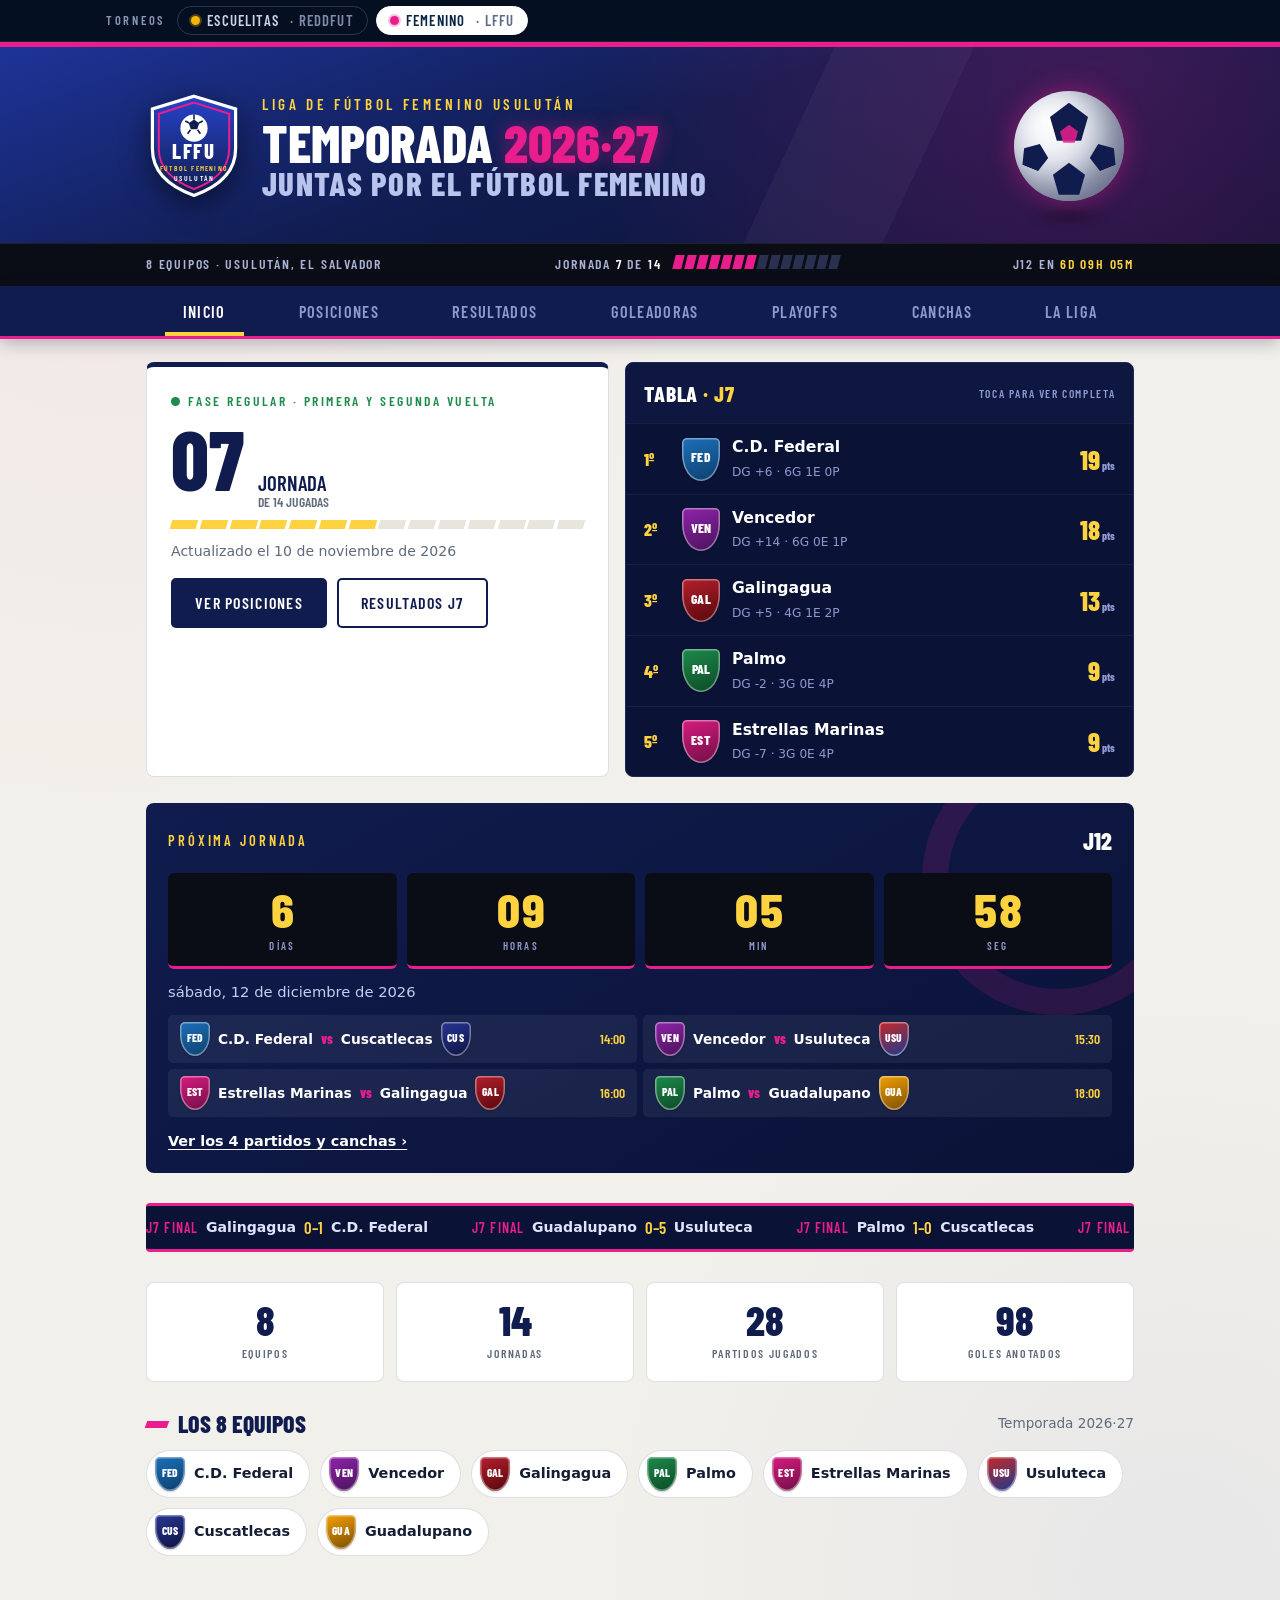
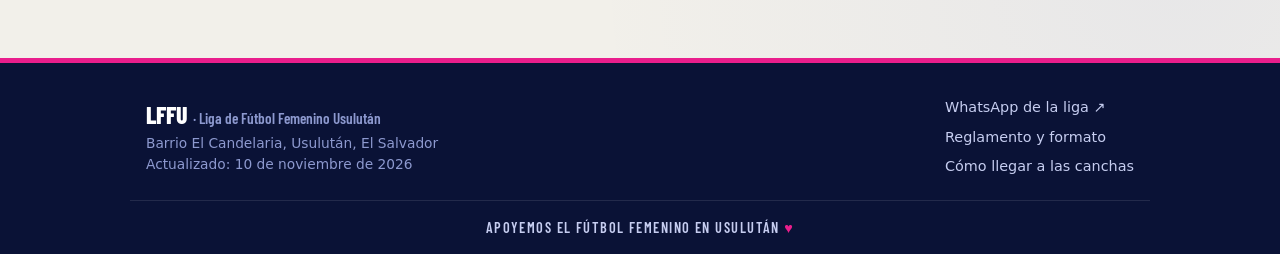
==== femenino.html @ be95e101 "Add files via upload" ====
<!DOCTYPE html>
<html lang="es">
<head>
<meta charset="UTF-8">
<meta name="viewport" content="width=device-width, initial-scale=1">
<title>LFFU · Liga de Fútbol Femenino Usulután</title>
<meta name="description" content="Posiciones, resultados, goleadoras y playoffs de la Liga de Fútbol Femenino Usulután. Juntas por el fútbol femenino.">
<meta name="theme-color" content="#101c4e">
<meta property="og:title" content="LFFU · Liga de Fútbol Femenino Usulután">
<meta property="og:description" content="Temporada 2026·27 · Posiciones, resultados y calendario de la liga femenina de Usulután.">
<link rel="preload" href="letra-800.woff2" as="font" type="font/woff2" crossorigin>
<link rel="stylesheet" href="femenino-estilos.css">
<link rel="manifest" href="manifest.webmanifest">
<link rel="apple-touch-icon" href="apple-touch-icon.png">
<meta name="apple-mobile-web-app-capable" content="yes">
<meta name="mobile-web-app-capable" content="yes">
<meta name="apple-mobile-web-app-status-bar-style" content="black-translucent">
<link rel="icon" href="data:image/svg+xml,%3Csvg xmlns='http://www.w3.org/2000/svg' viewBox='0 0 64 64'%3E%3Ccircle cx='32' cy='32' r='30' fill='%23101c4e'/%3E%3Ccircle cx='32' cy='32' r='19' fill='%23fff'/%3E%3Cpath d='M32 20l7 5-2.7 8.3h-8.6L25 25z' fill='%23101c4e'/%3E%3C/svg%3E">
</head>
<body>
<!-- Selector de torneos: una sola app para los dos torneos -->
<nav class="torneos" id="torneos" aria-label="Torneos">
  <div class="torneos-in">
    <span class="torneos-lbl">Torneos</span>
    <a class="torneo-op" href="./#/inicio" data-torneo="escuelitas"><i class="t-punto t-oro"></i>Escuelitas<small>&nbsp;· REDDFUT</small></a>
    <a class="torneo-op" href="femenino.html" data-torneo="femenino" aria-current="page"><i class="t-punto t-magenta"></i>Femenino<small>&nbsp;· LFFU</small></a>
  </div>
</nav>

<!-- Cortina de transición entre pestañas -->
<div id="wipe" class="wipe" aria-hidden="true">
  <div class="wipe-barras"><i></i><i></i><i></i><i></i><i></i></div>
  <div class="wipe-placa"><small>LFFU · Usulután</small><h2 id="wipe-titulo">Inicio</h2></div>
</div>

<header class="cabecera">
  <div class="contenedor cabecera-inner">
    <div class="escudo-lffu">
      <svg viewBox="0 0 120 132" role="img" aria-label="Escudo LFFU">
        <defs><linearGradient id="g-azul" x1="0" y1="0" x2="0" y2="1">
          <stop offset="0" stop-color="#2743c9"/><stop offset="1" stop-color="#101c4e"/>
        </linearGradient></defs>
        <path d="M60 4 L112 20 V70 C112 100 88 118 60 128 C32 118 8 100 8 70 V20 Z" fill="url(#g-azul)" stroke="#fff" stroke-width="4"/>
        <path d="M60 12 L104 26 V70 C104 95 84 111 60 120 C36 111 16 95 16 70 V26 Z" fill="none" stroke="#e91e8c" stroke-width="2.5"/>
        <circle cx="60" cy="44" r="17" fill="#fff"/>
        <path d="M60 33l6.5 4.7-2.5 7.6h-8l-2.5-7.6z" fill="#101c4e"/>
        <path d="M60 27v6M71 35l-5 2.6M68 51l-3.6-5M52 51l3.6-5M49 35l5 2.6" stroke="#101c4e" stroke-width="2"/>
        <text x="60" y="82" text-anchor="middle" font-family="Barlow Condensed,Arial" font-weight="800" font-size="26" fill="#fff" letter-spacing="2">LFFU</text>
        <text x="60" y="98" text-anchor="middle" font-family="Barlow Condensed,Arial" font-weight="600" font-size="9.5" fill="#ffd23f" letter-spacing="1.5">FÚTBOL FEMENINO</text>
        <text x="60" y="110" text-anchor="middle" font-family="Barlow Condensed,Arial" font-weight="600" font-size="9.5" fill="#fff" letter-spacing="2">USULUTÁN</text>
      </svg>
    </div>
    <div class="titulos">
      <p class="org">Liga de Fútbol Femenino Usulután</p>
      <h1>Temporada <span class="anio">2026·27</span><span class="l2">Juntas por el fútbol femenino</span></h1>
    </div>
    <div class="balon-escena" aria-hidden="true">
      <div class="balon-giro">
        <div class="balon"><i class="p p1"></i><i class="p p2"></i><i class="p p3"></i><i class="p p4"></i><i class="p p5"></i></div>
        <div class="balon-sombra"></div>
      </div>
    </div>
  </div>
  <div class="franja">
    <div class="contenedor franja-inner">
      <span class="franja-txt">8 equipos · Usulután, El Salvador</span>
      <span class="franja-jor">Jornada <b id="fr-ja">7</b> de <b>14</b> <span class="ticks" id="fr-ticks"></span></span>
      <span class="franja-cuenta" id="fr-cuenta"></span>
    </div>
  </div>
</header>

<nav class="barra" aria-label="Secciones">
  <div class="contenedor">
    <div class="tabs" role="tablist" id="tabs">
      <button role="tab" data-tab="inicio" aria-selected="true">Inicio</button>
      <button role="tab" data-tab="posiciones">Posiciones</button>
      <button role="tab" data-tab="resultados">Resultados</button>
      <button role="tab" data-tab="goleadoras">Goleadoras</button>
      <button role="tab" data-tab="playoffs">Playoffs</button>
      <button role="tab" data-tab="canchas">Canchas</button>
      <button role="tab" data-tab="liga">La Liga</button>
    </div>
  </div>
</nav>

<main class="contenedor" id="app"></main>

<footer class="pie">
  <div class="contenedor pie-grid">
    <div>
      <p class="pie-marca">LFFU <span>· Liga de Fútbol Femenino Usulután</span></p>
      <p class="muted">Barrio El Candelaria, Usulután, El Salvador</p>
      <p class="muted" id="pie-act"></p>
    </div>
    <div class="pie-links">
      <a href="https://wa.me/15107798559" target="_blank" rel="noopener">WhatsApp de la liga ↗</a>
      <a href="#/liga" data-ir="liga">Reglamento y formato</a>
      <a href="#/canchas" data-ir="canchas">Cómo llegar a las canchas</a>
    </div>
  </div>
  <div class="contenedor pie-lema">Apoyemos el fútbol femenino en Usulután <span class="corazon">♥</span></div>
</footer>

<script src="femenino-datos.js"></script>
<script src="femenino-app.js"></script>
<script>
  /* Misma app que el torneo de Escuelitas: recuerda el torneo y funciona sin internet */
  try { localStorage.setItem("torneo-ultimo", "femenino"); } catch (e) {}
  if ("serviceWorker" in navigator && location.protocol !== "file:") {
    window.addEventListener("load", function () { navigator.serviceWorker.register("sw.js", { updateViaCache: "none" }).catch(function () {}); });
  }
</script>
</body>
</html>
---- femenino-estilos.css ----
/* ============================================================
   LFFU · Liga de Fútbol Femenino Usulután
   Identidad: azul royal del escudo, magenta de los afiches,
   verde cancha y amarillo de los rótulos "JORNADA".
   ============================================================ */
/* Letra Barlow Condensed guardada en el sitio (funciona sin internet) */
@font-face{font-family:"Barlow Condensed";src:url("letra-600.woff2") format("woff2");font-weight:500 700;font-style:normal;font-display:swap}
@font-face{font-family:"Barlow Condensed";src:url("letra-800.woff2") format("woff2");font-weight:800 900;font-style:normal;font-display:swap}
:root{
  --tinta:#0a1236; --azul:#101c4e; --azul-2:#2743c9; --cielo:#5b74e8;
  --magenta:#e91e8c; --magenta-osc:#a3125f; --rosa:#ffd7ec;
  --verde:#1e8a4c; --verde-claro:#e2f4e9; --amarillo:#ffd23f;
  --rojo:#c62828; --gris:#5f6b7a; --papel:#f2f0ea; --papel-2:#e8e5dc;
  --blanco:#fff; --linea:rgba(16,28,78,.14); --radio:8px;
  --titular:"Barlow Condensed","Arial Narrow",sans-serif;
  --cuerpo:"Inter",system-ui,sans-serif;
  --ease:cubic-bezier(.22,.75,.2,1);
}
*{box-sizing:border-box;margin:0;padding:0}
html{-webkit-text-size-adjust:100%;scroll-behavior:smooth}
body{font-family:var(--cuerpo);background:var(--papel);color:#141d33;line-height:1.5;overflow-x:hidden;
  background-image:radial-gradient(circle at 8% 12%,rgba(233,30,140,.04) 0,transparent 30%),
                   radial-gradient(circle at 92% 85%,rgba(39,67,201,.05) 0,transparent 30%)}
button{font:inherit;cursor:pointer;color:inherit;background:none;border:0}
a{color:var(--azul-2)}
::selection{background:var(--magenta);color:#fff}
:focus-visible{outline:3px solid var(--magenta);outline-offset:2px}
.contenedor{max-width:1020px;margin:0 auto;padding:0 16px}
.muted{color:var(--gris)}
::-webkit-scrollbar{width:10px;height:10px}
::-webkit-scrollbar-track{background:var(--papel-2)}
::-webkit-scrollbar-thumb{background:var(--azul);border-radius:6px;border:2px solid var(--papel-2)}
::-webkit-scrollbar-thumb:hover{background:var(--magenta)}

/* ---------- Scroll reveal ---------- */
[data-reveal]{opacity:0;transition:opacity .7s var(--ease),transform .7s var(--ease);transition-delay:var(--d,0s);will-change:transform,opacity}
[data-reveal="up"]{transform:translateY(36px)}
[data-reveal="left"]{transform:translateX(-40px)}
[data-reveal="right"]{transform:translateX(40px)}
[data-reveal="zoom"]{transform:scale(.9)}
[data-reveal].in{opacity:1;transform:none}

/* ---------- Cabecera ---------- */
.cabecera{color:#fff;border-top:5px solid var(--magenta);position:relative;overflow:hidden;
  background:linear-gradient(115deg,transparent 0 60%,rgba(255,255,255,.04) 60% 70%,transparent 70%),
             linear-gradient(160deg,var(--azul-2) -30%,var(--azul) 45%,var(--tinta) 100%)}
.cabecera::after{content:"";position:absolute;inset:0;pointer-events:none;
  background:radial-gradient(circle at 85% 20%,rgba(233,30,140,.22) 0,transparent 45%)}
.cabecera-inner{display:flex;gap:20px;align-items:center;padding-top:24px;padding-bottom:22px;position:relative;z-index:1}
.escudo-lffu svg{width:96px;height:auto;display:block;filter:drop-shadow(0 8px 14px rgba(0,0,0,.5));animation:escudo-flota 5s ease-in-out infinite alternate}
@keyframes escudo-flota{from{transform:translateY(-3px) rotate(-1.5deg)}to{transform:translateY(4px) rotate(1.5deg)}}
.org{font-family:var(--titular);font-weight:700;font-size:.95rem;letter-spacing:.24em;text-transform:uppercase;color:var(--amarillo)}
.cabecera h1{font-family:var(--titular);font-weight:800;text-transform:uppercase;font-size:clamp(2rem,6vw,3.3rem);line-height:.95;margin-top:2px}
.cabecera h1 .anio{color:var(--magenta);text-shadow:0 0 18px rgba(233,30,140,.5)}
.cabecera h1 .l2{display:block;color:#b9c4ee;font-size:.62em;letter-spacing:.04em}

/* Balón 3D */
.balon-escena{margin-left:auto;perspective:800px;width:130px;height:150px;display:grid;place-items:center;flex:none}
.balon-giro{position:relative;width:110px;height:110px;transform-style:preserve-3d;animation:gira-balon 9s linear infinite}
@keyframes gira-balon{from{transform:rotateY(0) rotateX(12deg)}to{transform:rotateY(360deg) rotateX(12deg)}}
.balon{width:100%;height:100%;border-radius:50%;position:relative;overflow:hidden;
  background:radial-gradient(circle at 32% 28%,#fff,#cfd6ea);
  box-shadow:inset -16px -16px 36px rgba(10,18,54,.55),0 0 26px rgba(233,30,140,.45)}
.balon .p{position:absolute;background:var(--azul);clip-path:polygon(50% 0,100% 38%,82% 100%,18% 100%,0 38%)}
.balon .p1{width:38px;height:38px;top:12px;left:36px}
.balon .p2{width:26px;height:26px;top:52px;left:8px;transform:rotate(22deg)}
.balon .p3{width:26px;height:26px;top:52px;right:8px;transform:rotate(-22deg)}
.balon .p4{width:32px;height:32px;bottom:6px;left:39px}
.balon .p5{width:18px;height:18px;top:34px;left:46px;background:var(--magenta);opacity:.85}
.balon-sombra{position:absolute;bottom:-22px;left:50%;transform:translateX(-50%);width:80px;height:14px;
  background:radial-gradient(ellipse,rgba(0,0,0,.45),transparent 70%);filter:blur(4px)}

/* Franja negra */
.franja{background:#0b0d16;border-top:1px solid rgba(255,255,255,.08);position:relative;z-index:1}
.franja-inner{display:flex;align-items:center;justify-content:space-between;gap:8px 18px;flex-wrap:wrap;min-height:42px;padding-block:8px;
  font-family:var(--titular);font-weight:600;text-transform:uppercase;letter-spacing:.13em;font-size:.86rem;color:#aab3d6}
.franja-jor b{color:#fff}
.ticks{display:inline-flex;gap:3px;margin-left:8px}
.ticks i{width:9px;height:14px;background:#2a3050;transform:skewX(-14deg)}
.ticks i.ok{background:var(--magenta)}
.franja-cuenta b{color:var(--amarillo)}
.franja-cuenta.vivo{color:#7de8a8}
.franja-cuenta.vivo i{display:inline-block;width:9px;height:9px;border-radius:50%;background:#37d67a;margin-right:6px;animation:latido 1.4s infinite}
@keyframes latido{0%,100%{transform:scale(1);opacity:1}50%{transform:scale(1.5);opacity:.5}}

/* ---------- Navegación ---------- */
.barra{position:sticky;top:0;z-index:50;background:var(--azul);box-shadow:0 3px 0 var(--magenta),0 6px 18px rgba(10,18,54,.3)}
.tabs{display:flex;overflow-x:auto;scrollbar-width:none}
.tabs::-webkit-scrollbar{display:none}
.tabs button{flex:1 0 auto;padding:14px 14px 12px;position:relative;white-space:nowrap;
  font-family:var(--titular);font-weight:700;font-size:1.02rem;letter-spacing:.08em;text-transform:uppercase;color:#8d99cf;transition:color .2s}
.tabs button:hover{color:#fff}
.tabs button[aria-selected="true"]{color:#fff}
.tabs button::after{content:"";position:absolute;left:16%;right:16%;bottom:0;height:4px;background:var(--amarillo);
  transform:scaleX(0);transition:transform .3s var(--ease)}
.tabs button[aria-selected="true"]::after{transform:scaleX(1)}

/* ---------- Wipe ---------- */
.wipe{position:fixed;inset:0;z-index:9999;display:grid;place-items:center;visibility:hidden;pointer-events:none}
.wipe.is-active{visibility:visible;pointer-events:auto}
.wipe-barras{position:absolute;inset:0;display:flex}
.wipe-barras i{flex:1;background:var(--azul);transform:scaleY(0);transform-origin:bottom;
  transition:transform .42s cubic-bezier(.8,0,.2,1);will-change:transform}
.wipe-barras i:nth-child(even){background:var(--magenta)}
.wipe-barras i:nth-child(2){transition-delay:.04s}.wipe-barras i:nth-child(3){transition-delay:.08s}
.wipe-barras i:nth-child(4){transition-delay:.12s}.wipe-barras i:nth-child(5){transition-delay:.16s}
.wipe-placa{position:relative;z-index:10;text-align:center;padding:14px 30px 12px;background:var(--tinta);color:#fff;
  border-bottom:6px solid var(--amarillo);box-shadow:8px 8px 0 rgba(0,0,0,.3);
  opacity:0;transform:scale(.8);transition:opacity .25s,transform .25s var(--ease)}
.wipe-placa small{display:block;font-family:var(--titular);font-weight:700;letter-spacing:.22em;text-transform:uppercase;font-size:.85rem;color:var(--magenta)}
.wipe-placa h2{font-family:var(--titular);font-weight:800;text-transform:uppercase;font-size:clamp(2.4rem,10vw,4rem);line-height:1}
.wipe.cover .wipe-barras i{transform:scaleY(1)}
.wipe.cover .wipe-placa{opacity:1;transform:scale(1);transition-delay:.22s}
.wipe.leave .wipe-barras i{transform-origin:top;transform:scaleY(0)}
.wipe.leave .wipe-placa{opacity:0;transform:scale(.8)}
@media (prefers-reduced-motion:reduce){
  .wipe{display:none}
  *,*::before,*::after{animation-duration:.001s!important;transition-duration:.001s!important}
}

/* ---------- Bloques ---------- */
main.contenedor{padding-top:26px;padding-bottom:48px;min-height:55vh}
.tarjeta{background:var(--blanco);border:1px solid var(--linea);border-radius:var(--radio)}
.bloque{margin-bottom:34px}
.titulo-bloque{display:flex;align-items:center;gap:10px;margin-bottom:14px;
  font-family:var(--titular);font-weight:800;text-transform:uppercase;color:var(--azul);font-size:1.5rem;line-height:1}
.titulo-bloque::before{content:"";width:22px;height:7px;background:var(--magenta);transform:skewX(-20deg);flex:none}
.titulo-bloque small{font-family:var(--cuerpo);text-transform:none;font-weight:500;font-size:.85rem;color:var(--gris);margin-left:auto}

/* Botones */
.btn{display:inline-flex;align-items:center;gap:8px;padding:11px 22px;border-radius:5px;position:relative;overflow:hidden;
  font-family:var(--titular);font-weight:700;font-size:1rem;letter-spacing:.08em;text-transform:uppercase;
  background:var(--azul);color:#fff;border:2px solid var(--azul);transition:.25s var(--ease);text-decoration:none}
.btn::before{content:"";position:absolute;top:0;left:-110%;width:100%;height:100%;transform:skewX(-20deg);
  background:linear-gradient(90deg,transparent,rgba(255,255,255,.35),transparent);transition:left .5s}
.btn:hover::before{left:110%}
.btn:hover{transform:translateY(-3px);box-shadow:0 8px 20px rgba(16,28,78,.3)}
.btn--magenta{background:var(--magenta);border-color:var(--magenta)}
.btn--magenta:hover{box-shadow:0 8px 22px rgba(233,30,140,.4)}
.btn--fantasma{background:transparent;color:var(--azul)}
.btn--fantasma:hover{background:var(--azul);color:#fff}

/* ---------- Inicio ---------- */
.inicio-grid{display:grid;gap:16px;margin-bottom:26px}
@media(min-width:860px){.inicio-grid{grid-template-columns:1fr 1.1fr}}
.fase-caja{padding:22px 24px;border-top:5px solid var(--azul);position:relative;overflow:hidden}
.fase-etq{display:inline-flex;align-items:center;gap:8px;font-family:var(--titular);font-weight:700;letter-spacing:.18em;text-transform:uppercase;font-size:.85rem;color:var(--verde)}
.fase-etq i{width:9px;height:9px;border-radius:50%;background:var(--verde);animation:latido 1.8s infinite}
.fase-num{display:flex;align-items:baseline;gap:14px;margin:8px 0 4px}
.fase-num b{font-family:var(--titular);font-weight:800;font-size:5.2rem;line-height:.9;color:var(--azul)}
.fase-num span{font-family:var(--titular);font-weight:700;text-transform:uppercase;font-size:1.3rem;line-height:1.1;color:var(--azul)}
.fase-num span small{display:block;color:var(--gris);font-size:.85rem}
.fase-barra{display:flex;gap:4px;margin:10px 0 12px}
.fase-barra i{flex:1;height:9px;background:var(--papel-2);transform:skewX(-16deg)}
.fase-barra i.ok{background:var(--amarillo)}
.fase-fecha{font-size:.88rem;color:var(--gris);margin-bottom:16px}
.fase-btns{display:flex;gap:10px;flex-wrap:wrap}

.lideres{background:var(--tinta);color:#fff;border-radius:var(--radio);overflow:hidden;border:1px solid #1d2a5e}
.lideres-cab{display:flex;justify-content:space-between;align-items:center;padding:14px 18px;background:#0d1740}
.lideres-cab h2{font-family:var(--titular);font-weight:800;text-transform:uppercase;font-size:1.35rem;letter-spacing:.04em}
.lideres-cab h2 span{color:var(--amarillo)}
.lideres-cab small{font-family:var(--titular);letter-spacing:.14em;text-transform:uppercase;font-size:.72rem;color:#8d99cf}
.lider-fila{display:flex;align-items:center;gap:12px;width:100%;text-align:left;padding:11px 18px;border-top:1px solid rgba(255,255,255,.06);transition:.25s var(--ease)}
.lider-fila:hover{background:rgba(233,30,140,.12);padding-left:26px}
.lider-pos{font-family:var(--titular);font-weight:800;font-size:1.1rem;color:var(--amarillo);width:26px}
.lider-info{flex:1;min-width:0}
.lider-info b{display:block;font-size:.98rem;white-space:nowrap;overflow:hidden;text-overflow:ellipsis}
.lider-info small{color:#8d99cf;font-size:.76rem}
.lider-pts{font-family:var(--titular);font-weight:800;font-size:1.7rem;color:var(--amarillo)}
.lider-pts small{font-size:.7rem;color:#8d99cf;margin-left:2px}

/* Escudos */
.escudo{flex:none;width:30px;height:34px;position:relative;display:inline-grid;place-items:center;padding-bottom:3px;
  border-radius:5px 5px 50% 50%/5px 5px 62% 62%;color:#fff;
  font-family:var(--titular);font-weight:800;font-size:.72rem;letter-spacing:.02em;
  background-image:linear-gradient(180deg,rgba(255,255,255,.25) 0 26%,transparent 26%,transparent 70%,rgba(0,0,0,.18));
  box-shadow:inset 0 0 0 1.5px rgba(255,255,255,.4),0 1px 2px rgba(0,0,0,.2);transition:transform .45s var(--ease)}
.escudo.grande{width:38px;height:43px;font-size:.85rem}
tr:hover .escudo,.partido:hover .escudo,.lider-fila:hover .escudo{transform:rotateY(360deg) scale(1.12)}

/* Cuenta regresiva */
.cuenta{background:linear-gradient(150deg,var(--azul) 0%,var(--tinta) 100%);color:#fff;border-radius:var(--radio);
  padding:20px 22px;margin-bottom:30px;position:relative;overflow:hidden}
.cuenta::after{content:"";position:absolute;right:-60px;top:-60px;width:220px;height:220px;border-radius:50%;
  border:26px solid rgba(233,30,140,.14);pointer-events:none}
.cuenta-cab{display:flex;justify-content:space-between;align-items:center;margin-bottom:14px}
.cuenta-tit{font-family:var(--titular);font-weight:700;letter-spacing:.2em;text-transform:uppercase;font-size:.9rem;color:var(--amarillo)}
.cuenta-num{font-family:var(--titular);font-weight:800;font-size:1.5rem}
.cuenta-reloj{display:grid;grid-template-columns:repeat(4,1fr);gap:10px;position:relative;z-index:1}
.dig{background:#0b0d16;border-radius:6px;text-align:center;padding:12px 4px 9px;border-bottom:3px solid var(--magenta)}
.dig b{display:block;font-family:var(--titular);font-weight:800;font-size:clamp(2rem,7vw,3rem);line-height:1;color:var(--amarillo);font-variant-numeric:tabular-nums}
.dig span{font-family:var(--titular);letter-spacing:.2em;text-transform:uppercase;font-size:.68rem;color:#8d99cf}
.cuenta-fecha{margin:12px 0;font-size:.92rem;color:#c6cdf0}
.cuenta-cruces{display:grid;gap:6px;position:relative;z-index:1}
@media(min-width:720px){.cuenta-cruces{grid-template-columns:1fr 1fr}}
.cruce{display:flex;align-items:center;gap:8px;background:rgba(255,255,255,.06);border-radius:5px;padding:7px 12px;font-size:.86rem;font-weight:600}
.cruce .h{margin-left:auto;font-family:var(--titular);color:var(--amarillo);font-weight:700}
.cruce em{font-style:normal;color:var(--magenta);font-family:var(--titular);font-weight:800}
.cuenta-ver{margin-top:14px;color:#fff;font-weight:600;font-size:.9rem;text-decoration:underline;text-underline-offset:3px;position:relative;z-index:1}
.cuenta-ver:hover{color:var(--amarillo)}
.cuenta.en-vivo{border:2px solid #37d67a}
.en-vivo-bandera{display:flex;align-items:center;gap:10px;font-family:var(--titular);font-weight:800;text-transform:uppercase;font-size:1.4rem;color:#7de8a8}
.en-vivo-bandera i{width:12px;height:12px;border-radius:50%;background:#37d67a;animation:latido 1.2s infinite}

/* Stats */
.stats{display:grid;grid-template-columns:repeat(auto-fit,minmax(130px,1fr));gap:12px;margin-bottom:30px}
.stat{background:#fff;border:1px solid var(--linea);border-radius:var(--radio);padding:16px;text-align:center;position:relative;overflow:hidden;transition:.3s var(--ease)}
.stat::before{content:"";position:absolute;top:0;left:0;right:0;height:4px;background:var(--magenta);transform:scaleX(0);transform-origin:left;transition:transform .4s}
.stat:hover{transform:translateY(-5px);box-shadow:0 10px 24px rgba(16,28,78,.12)}
.stat:hover::before{transform:scaleX(1)}
.stat b{display:block;font-family:var(--titular);font-weight:800;font-size:2.6rem;line-height:1;color:var(--azul)}
.stat span{font-family:var(--titular);font-weight:600;letter-spacing:.14em;text-transform:uppercase;font-size:.74rem;color:var(--gris)}

/* Ticker */
.ticker{background:var(--tinta);border-block:3px solid var(--magenta);overflow:hidden;white-space:nowrap;margin-bottom:30px;border-radius:4px}
.ticker-track{display:inline-flex;animation:tick 26s linear infinite;padding:9px 0}
.ticker:hover .ticker-track{animation-play-state:paused}
@keyframes tick{to{transform:translateX(-50%)}}
.ticker-item{display:inline-flex;align-items:center;gap:8px;margin-right:44px;color:#dfe4fa;font-size:.88rem;font-weight:600}
.ticker-item b{color:var(--amarillo);font-family:var(--titular);font-size:1.05rem}
.ticker-item em{font-style:normal;color:var(--magenta);font-family:var(--titular);font-weight:700;letter-spacing:.08em}

/* Equipos chips */
.equipos-chips{display:flex;flex-wrap:wrap;gap:10px}
.eq-chip{display:inline-flex;align-items:center;gap:9px;background:#fff;border:1px solid var(--linea);border-radius:99px;
  padding:6px 16px 6px 8px;font-weight:600;font-size:.9rem;transition:.25s var(--ease)}
.eq-chip:hover{transform:translateY(-3px);border-color:var(--magenta);box-shadow:0 6px 16px rgba(233,30,140,.15)}

/* ---------- Tabla ---------- */
.tabla-wrap{overflow-x:auto;border-radius:var(--radio);border:1px solid var(--linea);background:#fff}
table.tabla{width:100%;border-collapse:collapse;font-size:.93rem;min-width:640px}
.tabla thead th{background:var(--azul);color:#aab3d6;font-family:var(--titular);font-weight:700;font-size:.9rem;
  letter-spacing:.08em;text-transform:uppercase;text-align:center;padding:11px 6px}
.tabla thead th.th-pts{background:var(--amarillo);color:var(--azul)}
.tabla th.izq,.tabla td.izq{text-align:left}
.tabla td{text-align:center;padding:9px 6px;border-bottom:1px solid #efede6;font-variant-numeric:tabular-nums}
.tabla tbody tr{transition:.25s var(--ease)}
.tabla tbody tr:nth-child(even) td{background:#faf9f5}
.tabla tbody tr:hover td{background:#fdf0f7}
.tabla tbody tr:hover{transform:scale(1.005);box-shadow:0 4px 14px rgba(16,28,78,.08)}
.tabla td.pos{width:44px;font-family:var(--titular);font-weight:800;font-size:1.25rem;color:#9aa3bd;position:relative}
.tabla tr.clasifica td.pos{color:var(--verde)}
.tabla tr.clasifica td.pos::before{content:"";position:absolute;left:0;top:0;bottom:0;width:5px;background:var(--verde)}
.tabla tr:first-child td.pos::before{background:var(--magenta)}
.tabla tr.corte td{border-bottom:2px dashed var(--verde)}
.tabla td.pts{font-family:var(--titular);font-weight:800;color:var(--azul);font-size:1.35rem;background:#fff7db!important}
.equipo-celda{display:flex;align-items:center;gap:10px;min-width:0}
.equipo-celda .n{white-space:nowrap;overflow:hidden;text-overflow:ellipsis;font-weight:650}
.dg-pos{color:var(--verde);font-weight:700}.dg-neg{color:var(--rojo);font-weight:700}
.forma{display:inline-flex;gap:3px}
.forma i{width:19px;height:19px;border-radius:3px;display:grid;place-items:center;color:#fff;font-style:normal;
  font-family:var(--titular);font-weight:800;font-size:.72rem}
.forma i.G{background:var(--verde)}.forma i.E{background:#c9a227}.forma i.P{background:var(--rojo)}
.tabla-nota{font-size:.8rem;color:var(--gris);margin-top:10px}
.tabla-nota i{display:inline-block;width:10px;height:10px;background:var(--verde);border-radius:2px;margin-right:5px}

/* ---------- Resultados ---------- */
.jornadas-nav{display:flex;align-items:center;gap:8px;margin-bottom:18px}
.flecha{border:1.5px solid var(--azul);width:40px;height:40px;border-radius:4px;font-size:1.2rem;font-weight:700;color:var(--azul);flex:none;transition:.2s}
.flecha:hover:not(:disabled){background:var(--azul);color:#fff}
.flecha:disabled{opacity:.3;cursor:default}
.jornadas-lista{display:flex;gap:5px;overflow-x:auto;flex:1;scrollbar-width:none;padding:2px 4px 6px 2px}
.jornadas-lista::-webkit-scrollbar{display:none}
.jornadas-lista button{flex:0 0 auto;min-width:40px;height:40px;border-radius:4px;border:1.5px solid var(--azul);background:#fff;color:var(--azul);
  font-family:var(--titular);font-weight:800;font-size:1.1rem;transition:.2s var(--ease)}
.jornadas-lista button.sin-datos{color:#a9b0ba;border-color:#c9ccd2;border-style:dashed;background:transparent}
.jornadas-lista button[aria-pressed="true"]{background:var(--magenta);color:#fff;border-color:var(--magenta);box-shadow:3px 3px 0 var(--azul)}
.jornada-cab{display:flex;justify-content:space-between;align-items:flex-end;flex-wrap:wrap;gap:8px;margin-bottom:14px}
.jornada-cab h2{font-family:var(--titular);font-weight:800;text-transform:uppercase;color:var(--azul);font-size:1.9rem;line-height:1}
.jornada-cab h2 span{color:var(--magenta)}
.fecha-j{font-size:.88rem;color:var(--gris)}
.partidos{display:grid;gap:12px}
@media(min-width:820px){.partidos{grid-template-columns:1fr 1fr}}
.partido{padding:13px 15px;transition:.3s var(--ease);position:relative;overflow:hidden}
.partido::before{content:"";position:absolute;left:0;top:0;bottom:0;width:4px;background:var(--azul);opacity:.35;transition:.3s}
.partido:hover{transform:translateY(-5px);box-shadow:0 12px 26px rgba(16,28,78,.13);border-color:var(--magenta)}
.partido:hover::before{opacity:1;background:var(--magenta);width:6px}
.partido-meta{font-size:.73rem;color:var(--gris);text-align:center;margin-bottom:9px;text-transform:uppercase;letter-spacing:.07em}
.partido-meta b{color:var(--magenta)}
.partido-fila{display:grid;grid-template-columns:1fr auto 1fr;align-items:center;gap:10px}
.partido .eq{display:flex;align-items:center;gap:8px;min-width:0;font-weight:650;font-size:.92rem}
.partido .eq.local{justify-content:flex-end;text-align:right}
.partido .eq .n{overflow:hidden;text-overflow:ellipsis;display:-webkit-box;-webkit-line-clamp:2;-webkit-box-orient:vertical}
.partido .eq.perdio{color:#8b93a5;font-weight:500}
.marcador{min-width:78px;text-align:center;background:var(--tinta);color:#fff;border-radius:5px;padding:5px 10px 3px;
  font-family:var(--titular);font-weight:800;font-size:1.7rem;line-height:1.05;font-variant-numeric:tabular-nums;
  box-shadow:inset 0 -3px 0 var(--magenta)}
.marcador .sep{color:var(--amarillo);margin:0 .1em}
.marcador.pendiente{background:var(--papel-2);color:var(--gris);box-shadow:none;font-size:.82rem;padding:9px 10px;letter-spacing:.08em}
.nota-res{text-align:center;font-size:.72rem;color:var(--rojo);margin-top:7px;font-weight:700;text-transform:uppercase}
.vacio{padding:44px 20px;text-align:center;color:var(--gris)}
.vacio span{font-size:2rem;display:block;margin-bottom:8px}

/* ---------- Goleadoras ---------- */
.gol-lista{display:grid;gap:10px}
.gol-fila{display:flex;align-items:center;gap:14px;padding:12px 16px;transition:.3s var(--ease)}
.gol-fila:hover{transform:translateX(10px);border-color:var(--magenta);box-shadow:-4px 6px 16px rgba(233,30,140,.12)}
.gol-pos{font-family:var(--titular);font-weight:800;font-size:1.4rem;color:#9aa3bd;width:34px;text-align:center}
.gol-fila:first-child .gol-pos{color:var(--amarillo);text-shadow:0 0 10px rgba(255,210,63,.6)}
.gol-info{flex:1;min-width:0}
.gol-info b{display:block;font-size:1rem}
.gol-info small{color:var(--gris);font-size:.8rem}
.gol-barra{flex:1.4;height:10px;background:var(--papel-2);border-radius:99px;overflow:hidden}
.gol-barra i{display:block;height:100%;background:linear-gradient(90deg,var(--azul-2),var(--magenta));border-radius:99px;
  transform:scaleX(0);transform-origin:left;transition:transform 1s var(--ease) .3s}
.in .gol-barra i{transform:scaleX(var(--w,1))}
.gol-num{font-family:var(--titular);font-weight:800;font-size:1.8rem;color:var(--magenta);width:44px;text-align:right}
.gol-num small{font-size:.65rem;color:var(--gris);display:block;line-height:.6}
@media(max-width:640px){.gol-barra{display:none}}

/* ---------- Playoffs ---------- */
.aviso-proy{background:#fff;border:1px solid var(--linea);border-left:5px solid var(--amarillo);padding:11px 15px;border-radius:var(--radio);font-size:.88rem;margin-bottom:18px}
.bracket-wrap{overflow-x:auto;padding-bottom:8px}
.bracket{display:grid;grid-template-columns:repeat(3,minmax(220px,1fr));gap:20px;min-width:720px}
.ronda h3{margin-bottom:12px;text-align:center;color:var(--azul);font-family:var(--titular);font-weight:800;font-size:1.1rem;letter-spacing:.12em;text-transform:uppercase}
.ronda-col{display:flex;flex-direction:column;justify-content:space-around;height:calc(100% - 34px);gap:14px}
.llave{overflow:hidden;padding:0}
.llave-id{font-family:var(--titular);font-weight:700;font-size:.82rem;letter-spacing:.1em;text-transform:uppercase;
  color:#aab3d6;background:var(--azul);padding:5px 12px 4px}
.llave .fila{display:flex;align-items:center;gap:9px;padding:9px 12px;font-size:.9rem}
.llave .fila+.fila{border-top:1px solid #efede6}
.llave .seed{font-family:var(--titular);font-weight:800;color:#9aa3bd;width:24px}
.llave .n{flex:1;min-width:0;white-space:nowrap;overflow:hidden;text-overflow:ellipsis;font-weight:650}
.llave .n.por-definir{color:#9aa2ad;font-weight:500;font-style:italic}
.llave.final{border:2px solid var(--amarillo);box-shadow:5px 5px 0 var(--magenta)}
.llave.final .llave-id{background:var(--amarillo);color:var(--azul)}
.campeon-caja{margin-top:20px;text-align:center;padding:22px;background:linear-gradient(140deg,var(--azul),var(--tinta));border-radius:var(--radio);color:#fff}
.campeon-caja b{font-family:var(--titular);font-weight:800;font-size:1.6rem;text-transform:uppercase;color:var(--amarillo)}

/* ---------- Canchas / mapa ---------- */
.canchas-grid{display:grid;gap:18px}
@media(min-width:880px){.canchas-grid{grid-template-columns:1fr 1fr}}
.mapa{padding:10px;position:sticky;top:70px;align-self:start}
.mapa svg{width:100%;height:auto;display:block;border-radius:6px}
.m-mar{fill:#dcebf7}
.m-ola{stroke:#c3d9ec;stroke-width:1.4}
.m-otro{fill:#e7e4da;stroke:#cfcaba;stroke-width:1.5}
.m-dep{fill:#efece2;stroke:#b9b3a0;stroke-width:2}
.m-usu{fill:#fbe3f1;stroke:var(--magenta);stroke-width:2.5}
.m-nom{font-family:var(--titular);font-weight:800;font-size:30px;fill:rgba(16,28,78,.28);letter-spacing:4px}
.m-nom.chico{font-size:19px}
.m-mar-t{font-family:var(--titular);font-weight:700;font-size:21px;fill:#8fb4d4;letter-spacing:3px}
.m-punto{cursor:pointer}
.m-halo{fill:var(--magenta);opacity:0;transform-box:fill-box;transform-origin:center;animation:halo 2.4s ease-out infinite}
@keyframes halo{0%{opacity:.35;transform:scale(.3)}100%{opacity:0;transform:scale(1.15)}}
.m-dot{fill:var(--c,#101c4e);stroke:#fff;stroke-width:4;transition:.25s;transform-box:fill-box;transform-origin:center}
.m-punto:hover .m-dot,.m-punto.sel .m-dot{transform:scale(1.35);stroke:var(--amarillo)}
.m-etq{font-family:var(--titular);font-weight:800;font-size:19px;fill:var(--azul);paint-order:stroke;stroke:#fff;stroke-width:4}
.mapa figcaption{display:flex;gap:16px;font-size:.76rem;color:var(--gris);padding:8px 6px 2px}
.canchas-lista{display:grid;gap:12px}
.cancha{padding:14px 16px;transition:.3s var(--ease);scroll-margin-top:80px}
.cancha:hover,.cancha.sel{border-color:var(--magenta);box-shadow:0 8px 20px rgba(233,30,140,.13);transform:translateY(-3px)}
.cancha-cab{display:flex;align-items:center;gap:10px;margin-bottom:6px}
.cancha-cab b{font-family:var(--titular);font-weight:800;font-size:1.15rem;text-transform:uppercase;color:var(--azul)}
.cancha-lugar{font-size:.85rem;color:var(--gris);margin-bottom:6px}
.cancha-det{font-size:.87rem;margin-bottom:10px}
.cancha-tags{display:flex;flex-wrap:wrap;gap:6px;margin-bottom:10px}
.tag{font-size:.72rem;font-weight:700;background:var(--papel-2);border-radius:99px;padding:3px 10px;color:#3c4763}
.tag.exacta{background:var(--verde-claro);color:var(--verde)}
.cancha-mapa-link{font-size:.85rem;font-weight:700;color:var(--magenta);text-decoration:none}
.cancha-mapa-link:hover{text-decoration:underline}

/* ---------- La Liga ---------- */
.liga-art{padding:26px clamp(18px,4vw,36px)}
.liga-art h2{font-family:var(--titular);font-weight:800;text-transform:uppercase;color:var(--azul);font-size:2rem;margin-bottom:4px}
.liga-art h3{font-family:var(--titular);font-weight:800;text-transform:uppercase;color:var(--magenta);font-size:1.3rem;margin:24px 0 8px}
.liga-art p{margin-bottom:10px;max-width:70ch}
.liga-art ul{margin:0 0 10px 20px}
.liga-art li{margin-bottom:5px}
.fases{display:grid;gap:14px;margin:14px 0}
@media(min-width:720px){.fases{grid-template-columns:1fr 1fr}}
.fase{border:1px solid var(--linea);border-radius:var(--radio);padding:16px 18px;background:#fbfaf7}
.fase-num2{font-family:var(--titular);font-weight:800;letter-spacing:.14em;text-transform:uppercase;font-size:.8rem;color:var(--magenta)}
.fase h4{font-family:var(--titular);font-weight:800;text-transform:uppercase;font-size:1.2rem;color:var(--azul);margin:4px 0 8px}
.contacto-caja{margin-top:22px;padding:18px;border-radius:var(--radio);background:linear-gradient(140deg,var(--azul),var(--tinta));color:#fff}
.contacto-caja b{font-family:var(--titular);text-transform:uppercase;letter-spacing:.1em;color:var(--amarillo)}
.contacto-caja a{color:#fff;font-weight:700}

/* ---------- Pie ---------- */
.pie{background:var(--tinta);color:#c6cdf0;padding:34px 0 0;border-top:5px solid var(--magenta);margin-top:20px}
.pie-grid{display:flex;justify-content:space-between;gap:20px;flex-wrap:wrap;padding-bottom:22px}
.pie-marca{font-family:var(--titular);font-weight:800;font-size:1.5rem;color:#fff}
.pie-marca span{font-size:.95rem;font-weight:600;color:#8d99cf}
.pie .muted{color:#8d99cf;font-size:.86rem}
.pie-links{display:grid;gap:8px;align-content:start}
.pie-links a{color:#c6cdf0;text-decoration:none;font-size:.9rem;transition:.2s}
.pie-links a:hover{color:var(--amarillo);padding-left:6px}
.pie-lema{border-top:1px solid rgba(255,255,255,.1);padding-block:16px;text-align:center;
  font-family:var(--titular);font-weight:700;letter-spacing:.1em;text-transform:uppercase;font-size:.9rem}
.corazon{color:var(--magenta);display:inline-block;animation:latido 1.6s infinite}

@media(max-width:720px){
  .balon-escena{display:none}
  .escudo-lffu svg{width:72px}
  .fase-num b{font-size:4rem}
  .mapa{position:static}
}
/* ------------------------------------------------------------------ */
/* Selector de torneos (misma app: Escuelitas REDDFUT y Femenino LFFU) */
/* ------------------------------------------------------------------ */
.torneos { background: #050f22; border-bottom: 1px solid rgba(255,255,255,.08); font-family: var(--titular); position: relative; z-index: 11; }
.torneos-in { max-width: 1100px; margin: 0 auto; padding: 6px 16px; display: flex; align-items: center; gap: 8px; }
.torneos-lbl { color: #8a97b8; font-weight: 700; font-size: .78rem; letter-spacing: .22em; text-transform: uppercase; margin-right: 4px; }
.torneo-op { display: inline-flex; align-items: center; justify-content: center; gap: 7px; padding: 5px 13px 4px; border-radius: 999px;
  color: #c9d2e8; text-decoration: none; font-weight: 700; font-size: .92rem; letter-spacing: .08em; text-transform: uppercase;
  border: 1px solid rgba(255,255,255,.16); white-space: nowrap; line-height: 1.2; transition: border-color .15s, color .15s; }
.torneo-op small { font-size: inherit; color: #7f8bab; font-weight: 600; }
.torneo-op:hover { border-color: rgba(255,255,255,.45); color: #fff; }
.torneo-op[aria-current] { background: #fff; color: #0b2545; border-color: #fff; pointer-events: none; }
.torneo-op[aria-current] small { color: #5d6b88; }
.t-punto { width: 9px; height: 9px; border-radius: 50%; flex: none; }
.t-oro { background: #f2b705; box-shadow: 0 0 0 2px rgba(242,183,5,.28); }
.t-magenta { background: #e91e8c; box-shadow: 0 0 0 2px rgba(233,30,140,.28); }
.torneos[hidden] { display: none !important; }
@media (max-width: 480px) {
  .torneos-in { padding: 6px 10px; gap: 6px; }
  .torneos-lbl, .torneo-op small { display: none; }
  .torneo-op { flex: 1; font-size: .86rem; }
}
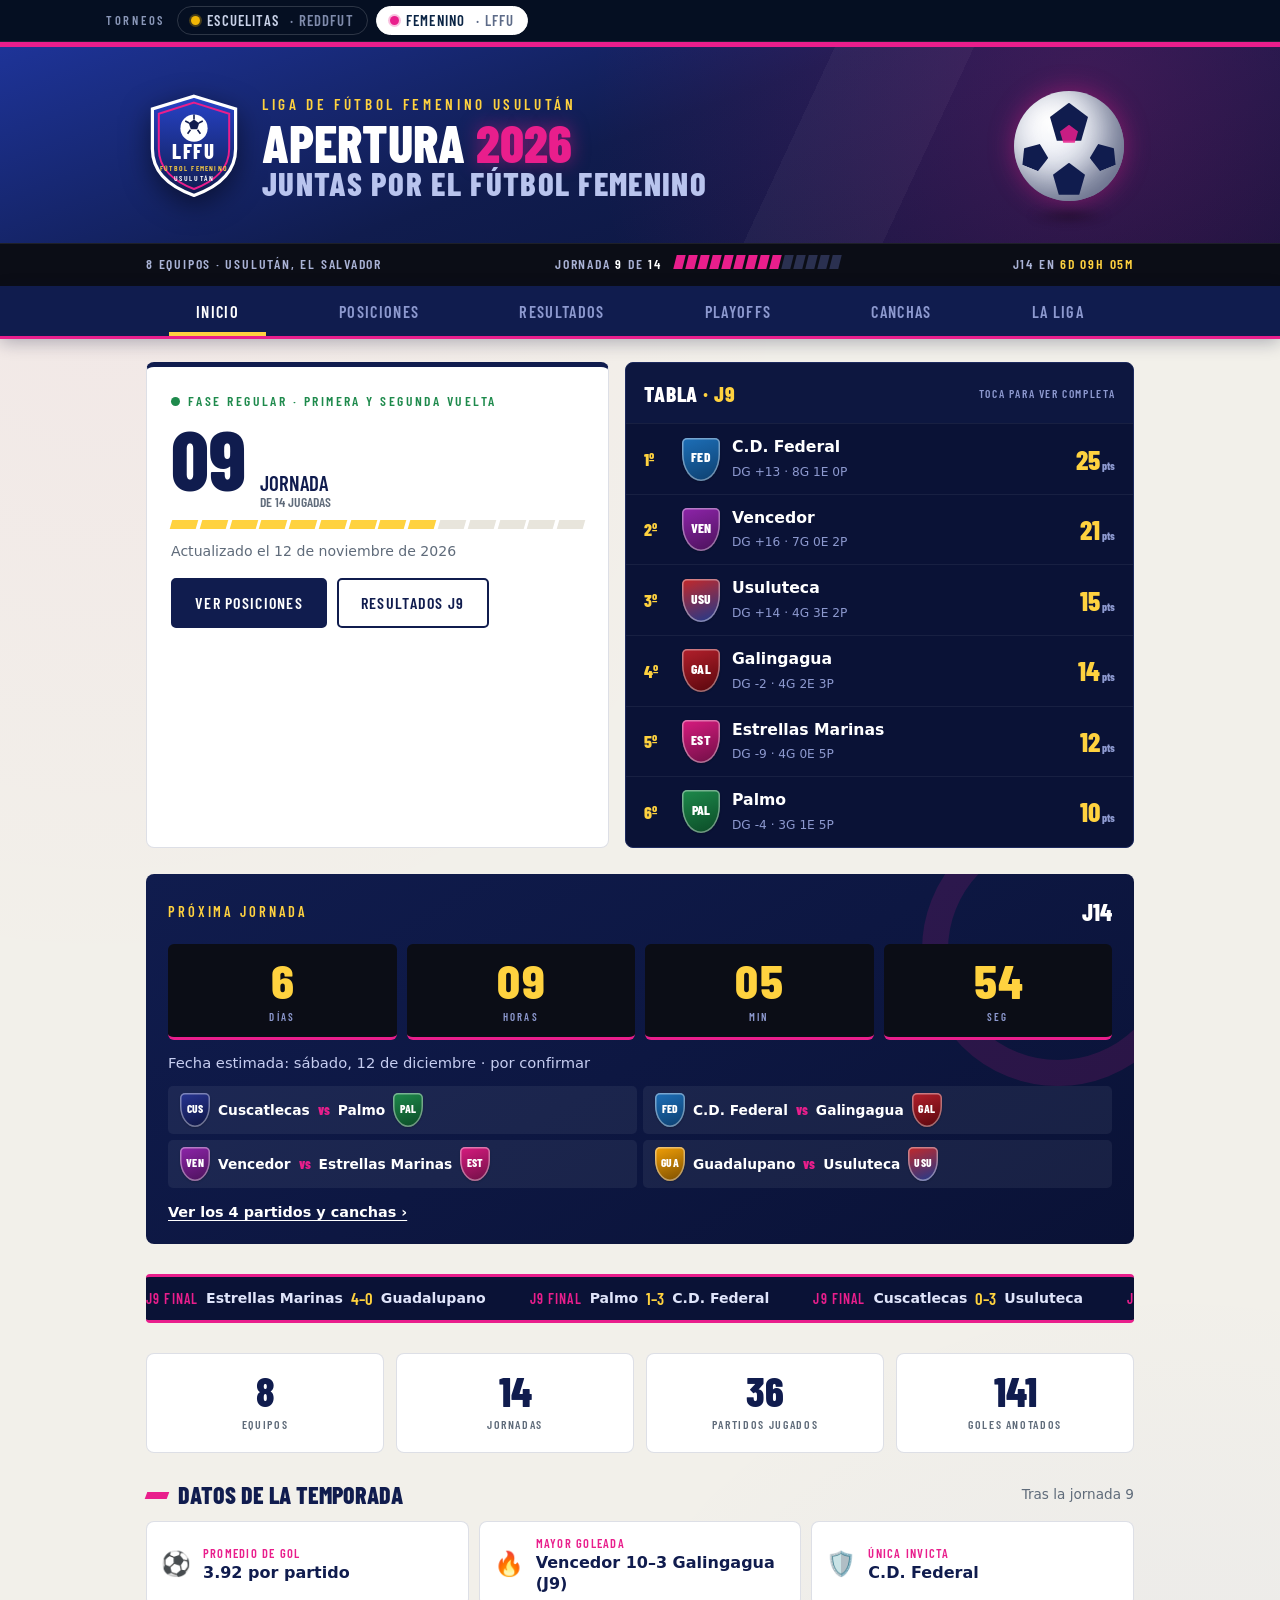
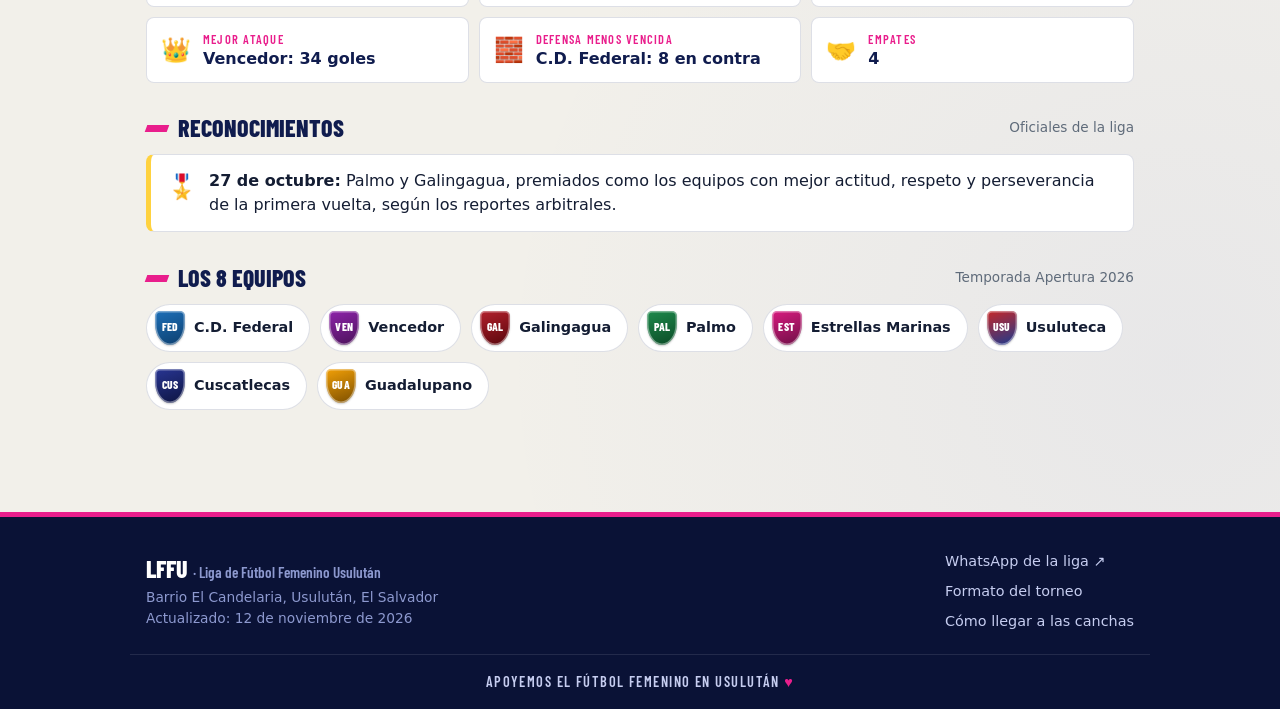
==== commit a9ed0349: "Add files via upload" ====
--- a/femenino.html
+++ b/femenino.html
@@ -4,10 +4,10 @@
 <meta charset="UTF-8">
 <meta name="viewport" content="width=device-width, initial-scale=1">
 <title>LFFU · Liga de Fútbol Femenino Usulután</title>
-<meta name="description" content="Posiciones, resultados, goleadoras y playoffs de la Liga de Fútbol Femenino Usulután. Juntas por el fútbol femenino.">
+<meta name="description" content="Posiciones, resultados, calendario y fase final de la Liga de Fútbol Femenino Usulután · Apertura 2026.">
 <meta name="theme-color" content="#101c4e">
 <meta property="og:title" content="LFFU · Liga de Fútbol Femenino Usulután">
-<meta property="og:description" content="Temporada 2026·27 · Posiciones, resultados y calendario de la liga femenina de Usulután.">
+<meta property="og:description" content="Apertura 2026 · Posiciones, resultados y calendario de la liga femenina de Usulután.">
 <link rel="preload" href="letra-800.woff2" as="font" type="font/woff2" crossorigin>
 <link rel="stylesheet" href="femenino-estilos.css">
 <link rel="manifest" href="manifest.webmanifest">
@@ -52,7 +52,7 @@
     </div>
     <div class="titulos">
       <p class="org">Liga de Fútbol Femenino Usulután</p>
-      <h1>Temporada <span class="anio">2026·27</span><span class="l2">Juntas por el fútbol femenino</span></h1>
+      <h1>Apertura <span class="anio">2026</span><span class="l2">Juntas por el fútbol femenino</span></h1>
     </div>
     <div class="balon-escena" aria-hidden="true">
       <div class="balon-giro">
@@ -95,7 +95,7 @@
     </div>
     <div class="pie-links">
       <a href="https://wa.me/15107798559" target="_blank" rel="noopener">WhatsApp de la liga ↗</a>
-      <a href="#/liga" data-ir="liga">Reglamento y formato</a>
+      <a href="#/liga" data-ir="liga">Formato del torneo</a>
       <a href="#/canchas" data-ir="canchas">Cómo llegar a las canchas</a>
     </div>
   </div>
--- a/femenino-estilos.css
+++ b/femenino-estilos.css
@@ -418,3 +418,20 @@
   .torneos-lbl, .torneo-op small { display: none; }
   .torneo-op { flex: 1; font-size: .86rem; }
 }
+
+/* ---- Información general (datos de temporada, reconocimientos, fase final) ---- */
+.datos-temp{display:grid;gap:10px;grid-template-columns:repeat(auto-fit,minmax(240px,1fr))}
+.dato-t{display:flex;align-items:center;gap:12px;padding:12px 14px}
+.dato-t small{display:block;font-family:var(--titular);font-weight:700;letter-spacing:.1em;text-transform:uppercase;color:var(--magenta);font-size:.78rem}
+.dato-t b{display:block;color:var(--azul);font-weight:700;line-height:1.3}
+.dato-ico{font-size:1.5rem;flex:none}
+.recon{display:flex;gap:12px;align-items:flex-start;padding:14px 16px;border-left:5px solid var(--amarillo)}
+.recon p{margin:0}
+.recon-ico{font-size:1.5rem;flex:none}
+.bracket.bracket-4{grid-template-columns:repeat(4,minmax(200px,1fr));min-width:880px}
+.ronda h3 small{font-family:var(--cuerpo);font-weight:500;text-transform:none;letter-spacing:0;font-size:.75rem;opacity:.75;margin-left:4px}
+.formato-final{margin-top:18px;padding:18px 20px}
+.formato-final h3{font-family:var(--titular);font-weight:800;text-transform:uppercase;color:var(--magenta);font-size:1.2rem;margin-bottom:8px}
+.formato-final ul{margin:0 0 10px 18px}
+.formato-final li{margin-bottom:6px}
+.liga-lema{margin-top:22px;font-family:var(--titular);font-weight:800;text-transform:uppercase;letter-spacing:.04em;color:var(--magenta);font-size:1.15rem;text-align:center;max-width:none!important}
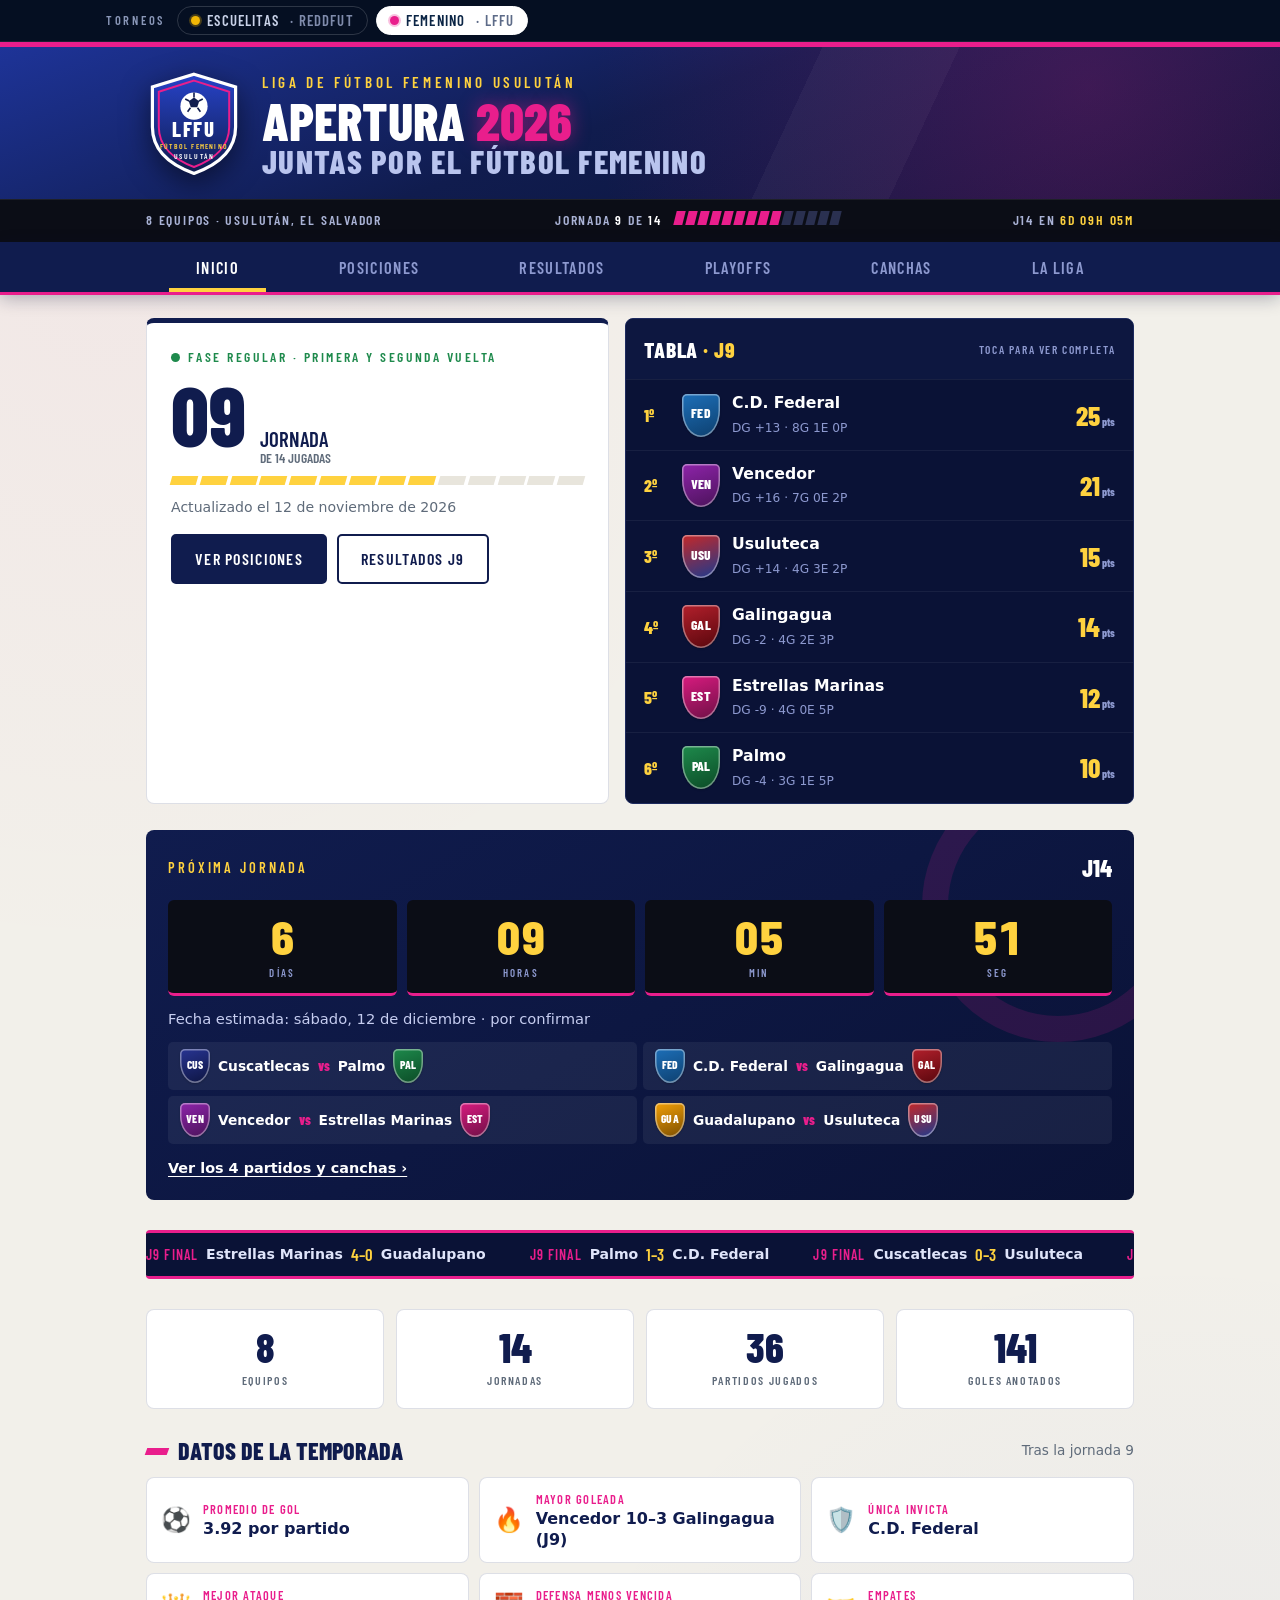
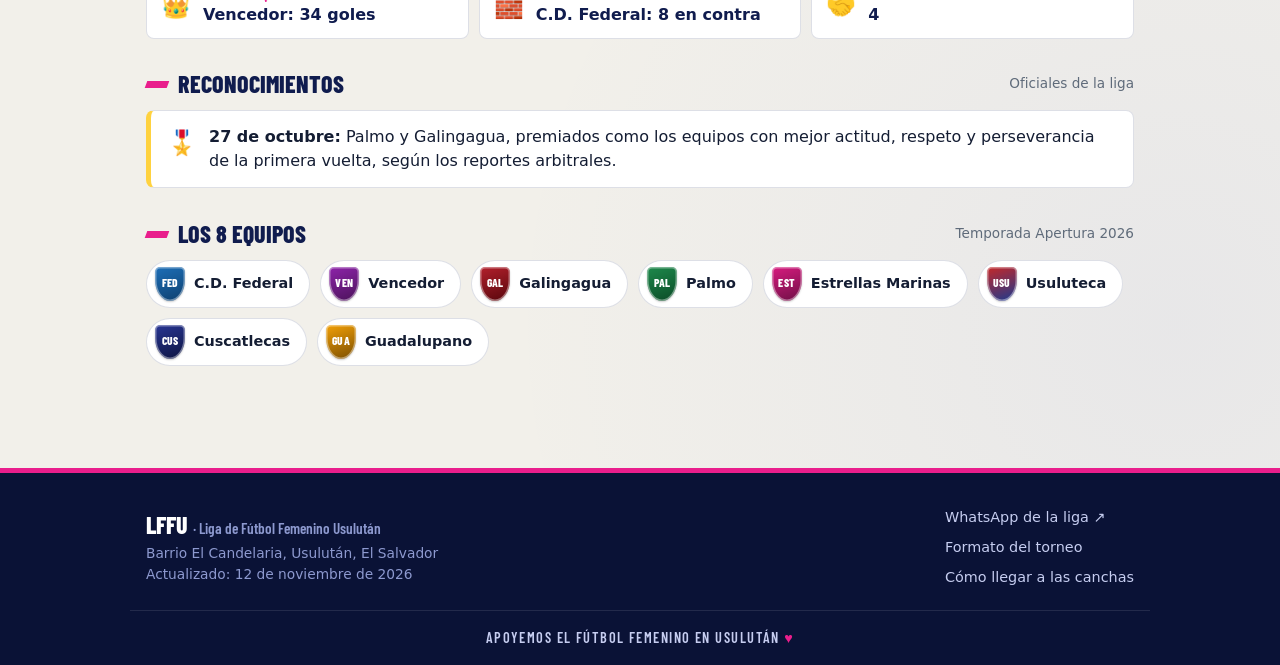
==== commit 3fceb8d6: "Add files via upload" ====
--- a/femenino.html
+++ b/femenino.html
@@ -54,12 +54,6 @@
       <p class="org">Liga de Fútbol Femenino Usulután</p>
       <h1>Apertura <span class="anio">2026</span><span class="l2">Juntas por el fútbol femenino</span></h1>
     </div>
-    <div class="balon-escena" aria-hidden="true">
-      <div class="balon-giro">
-        <div class="balon"><i class="p p1"></i><i class="p p2"></i><i class="p p3"></i><i class="p p4"></i><i class="p p5"></i></div>
-        <div class="balon-sombra"></div>
-      </div>
-    </div>
   </div>
   <div class="franja">
     <div class="contenedor franja-inner">
--- a/femenino-estilos.css
+++ b/femenino-estilos.css
@@ -53,22 +53,6 @@
 .cabecera h1{font-family:var(--titular);font-weight:800;text-transform:uppercase;font-size:clamp(2rem,6vw,3.3rem);line-height:.95;margin-top:2px}
 .cabecera h1 .anio{color:var(--magenta);text-shadow:0 0 18px rgba(233,30,140,.5)}
 .cabecera h1 .l2{display:block;color:#b9c4ee;font-size:.62em;letter-spacing:.04em}
-
-/* Balón 3D */
-.balon-escena{margin-left:auto;perspective:800px;width:130px;height:150px;display:grid;place-items:center;flex:none}
-.balon-giro{position:relative;width:110px;height:110px;transform-style:preserve-3d;animation:gira-balon 9s linear infinite}
-@keyframes gira-balon{from{transform:rotateY(0) rotateX(12deg)}to{transform:rotateY(360deg) rotateX(12deg)}}
-.balon{width:100%;height:100%;border-radius:50%;position:relative;overflow:hidden;
-  background:radial-gradient(circle at 32% 28%,#fff,#cfd6ea);
-  box-shadow:inset -16px -16px 36px rgba(10,18,54,.55),0 0 26px rgba(233,30,140,.45)}
-.balon .p{position:absolute;background:var(--azul);clip-path:polygon(50% 0,100% 38%,82% 100%,18% 100%,0 38%)}
-.balon .p1{width:38px;height:38px;top:12px;left:36px}
-.balon .p2{width:26px;height:26px;top:52px;left:8px;transform:rotate(22deg)}
-.balon .p3{width:26px;height:26px;top:52px;right:8px;transform:rotate(-22deg)}
-.balon .p4{width:32px;height:32px;bottom:6px;left:39px}
-.balon .p5{width:18px;height:18px;top:34px;left:46px;background:var(--magenta);opacity:.85}
-.balon-sombra{position:absolute;bottom:-22px;left:50%;transform:translateX(-50%);width:80px;height:14px;
-  background:radial-gradient(ellipse,rgba(0,0,0,.45),transparent 70%);filter:blur(4px)}
 
 /* Franja negra */
 .franja{background:#0b0d16;border-top:1px solid rgba(255,255,255,.08);position:relative;z-index:1}
@@ -391,7 +375,6 @@
 .corazon{color:var(--magenta);display:inline-block;animation:latido 1.6s infinite}
 
 @media(max-width:720px){
-  .balon-escena{display:none}
   .escudo-lffu svg{width:72px}
   .fase-num b{font-size:4rem}
   .mapa{position:static}
@@ -435,3 +418,41 @@
 .formato-final ul{margin:0 0 10px 18px}
 .formato-final li{margin-bottom:6px}
 .liga-lema{margin-top:22px;font-family:var(--titular);font-weight:800;text-transform:uppercase;letter-spacing:.04em;color:var(--magenta);font-size:1.15rem;text-align:center;max-width:none!important}
+
+/* ---------- Mapa real de Usulután (canchas) ---------- */
+.m-otro{fill:#ebe7dc;stroke:#d3cdbb;stroke-width:1.2}
+.m-usu{fill:#fbe3f1;stroke:none}
+.m-muni{fill:none;stroke:rgba(233,30,140,.28);stroke-width:1.1;stroke-dasharray:5 4}
+.m-usu-borde{fill:none;stroke:var(--magenta);stroke-width:3;stroke-linejoin:round}
+.mapa .m-nom{font-size:34px;fill:rgba(16,28,78,.22);letter-spacing:6px}
+.m-vec-t{font-family:var(--titular);font-weight:700;font-size:17px;letter-spacing:3px;fill:rgba(16,28,78,.3)}
+.mapa .m-mar-t{font-size:22px;letter-spacing:6px}
+.m-bahia{font-family:var(--cuerpo);font-style:italic;font-size:15px;fill:#6f9cc4}
+.m-pueblo circle{fill:#fff;stroke:#6b7088;stroke-width:2}
+.m-pueblo text{font-family:var(--cuerpo);font-size:15px;font-weight:600;fill:#4c5170;paint-order:stroke;stroke:#fbe3f1;stroke-width:4}
+.m-zona{fill:none;stroke:var(--azul);stroke-width:2;stroke-dasharray:5 5;opacity:.55}
+.m-punto.aprox .m-dot{stroke-dasharray:none}
+.mapa figcaption{flex-wrap:wrap;align-items:center}
+.ley{display:inline-flex;align-items:center;gap:6px;font-weight:600;color:var(--azul)}
+.ley-dot{width:12px;height:12px;border-radius:50%;background:var(--magenta);border:2px solid #fff;box-shadow:0 0 0 1px var(--magenta)}
+.ley-dot.aprox{background:var(--azul);box-shadow:0 0 0 2px #fff,0 0 0 3px var(--azul);outline:1.5px dashed var(--azul);outline-offset:3px}
+.ley-nota{margin-left:auto}
+.canchas-pend{margin:10px 6px 4px;padding:12px 14px;border-radius:8px;background:#fff6fb;border:1px dashed rgba(233,30,140,.45)}
+.canchas-pend b{font-family:var(--titular);color:var(--azul);letter-spacing:.5px}
+.canchas-pend p{margin:4px 0 8px;font-size:.8rem;color:var(--gris)}
+.pend-chips{display:flex;flex-wrap:wrap;gap:6px}
+.pend-chips .eq-chip{text-decoration:none;color:var(--azul)}
+.cancha-fuente{font-size:.74rem;color:var(--gris);margin:-4px 0 8px}
+.tag.zona{background:#e3f4ea;color:#17683b}
+.tag.muni{background:#eef0fa;color:var(--azul)}
+.tag.pend{background:#fff1d6;color:#8a5a00}
+@media (max-width:600px){.ley-nota{margin-left:0;width:100%}.mapa .m-nom{font-size:30px}}
+.mapa .m-etq{font-size:28px;stroke-width:6}
+.m-pueblo text{font-size:22px;stroke-width:6}
+.m-vec-t{font-size:22px}
+.mapa .m-nom{font-size:46px}
+.mapa .m-mar-t{font-size:28px}
+.m-zona{stroke-width:3}
+@media (max-width:600px){.mapa .m-nom{font-size:46px}}
+.pend-chips .eq-chip{font-size:.82rem;padding:4px 12px 4px 4px;gap:7px}
+.pend-chips .eq-chip .escudo,.pend-chips .eq-chip svg{width:24px;height:24px}
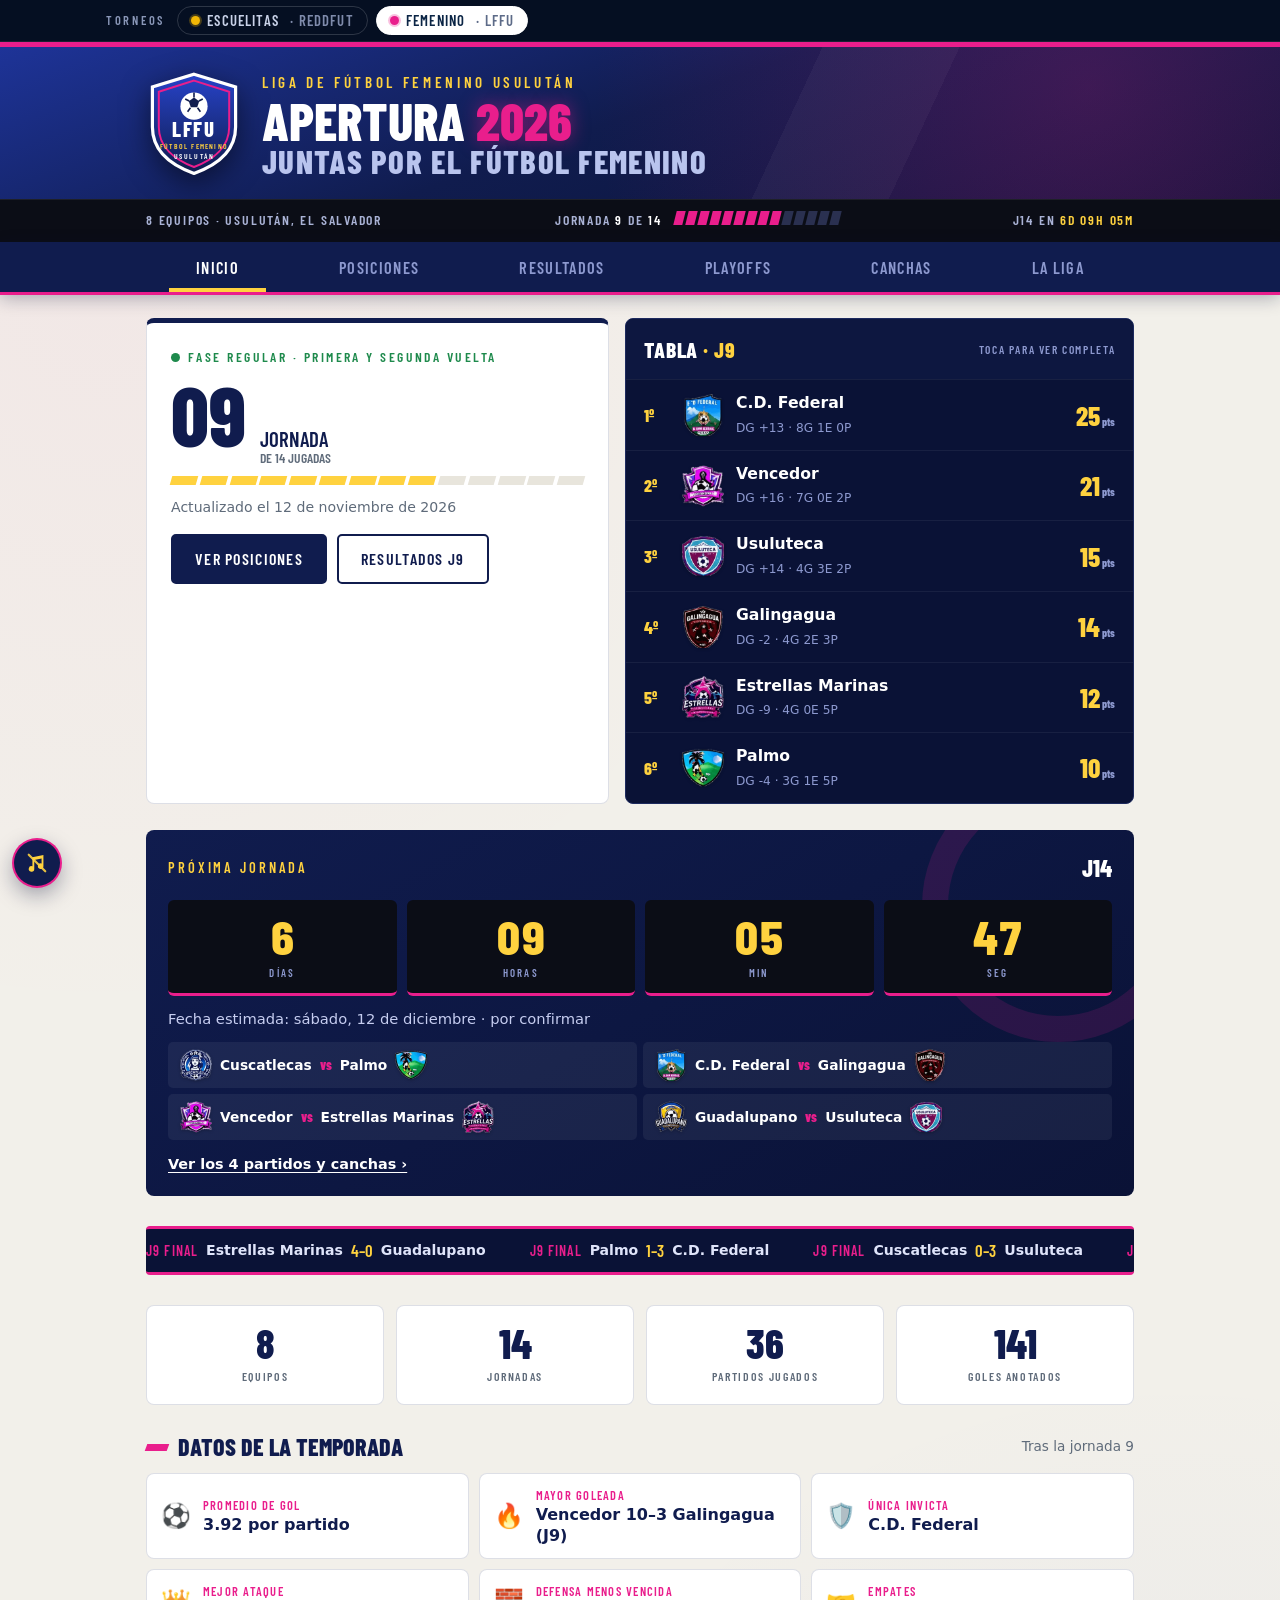
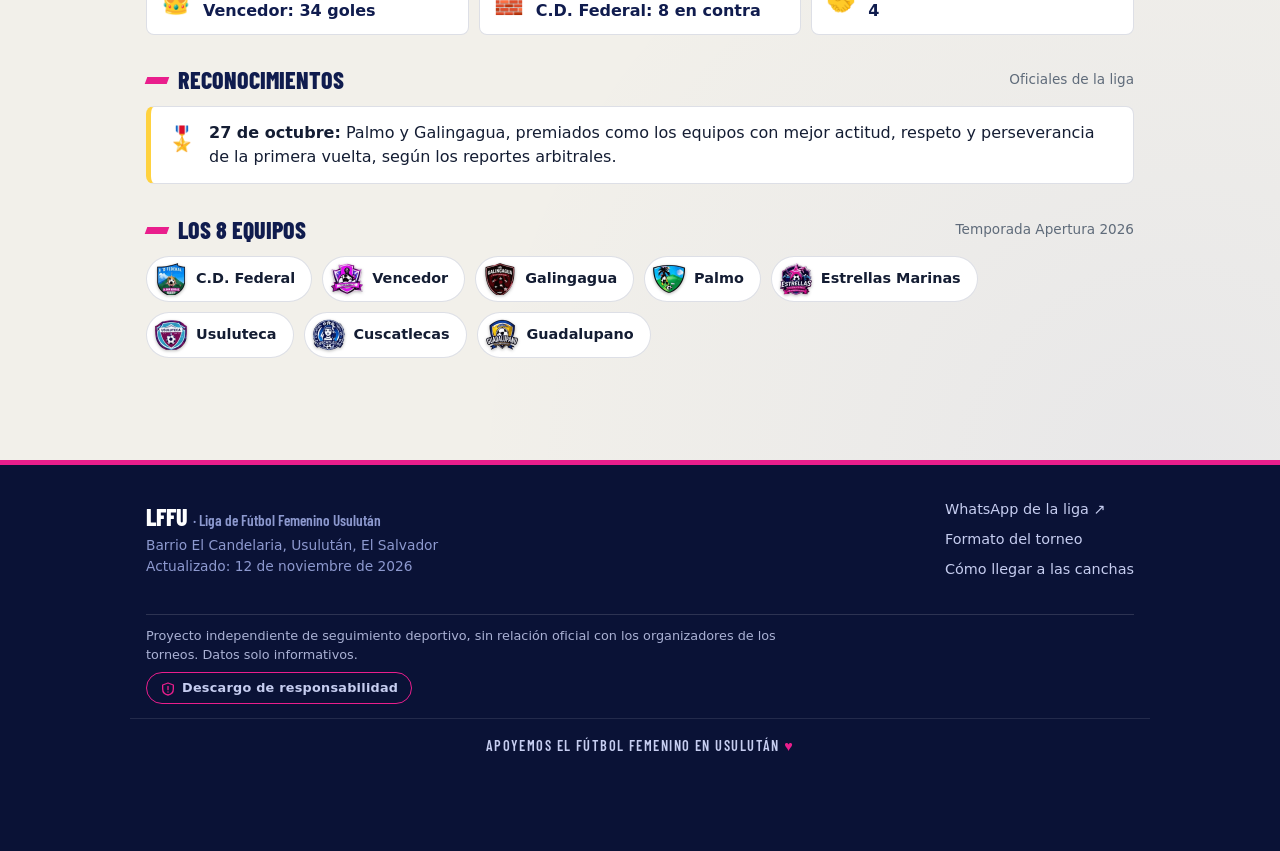
==== commit 552eee6f: "Add files via upload" ====
--- a/femenino.html
+++ b/femenino.html
@@ -98,6 +98,8 @@
 
 <script src="femenino-datos.js"></script>
 <script src="femenino-app.js"></script>
+<script src="aviso-legal.js"></script>
+<script src="musica.js"></script>
 <script>
   /* Misma app que el torneo de Escuelitas: recuerda el torneo y funciona sin internet */
   try { localStorage.setItem("torneo-ultimo", "femenino"); } catch (e) {}
--- a/femenino-estilos.css
+++ b/femenino-estilos.css
@@ -456,3 +456,34 @@
 @media (max-width:600px){.mapa .m-nom{font-size:46px}}
 .pend-chips .eq-chip{font-size:.82rem;padding:4px 12px 4px 4px;gap:7px}
 .pend-chips .eq-chip .escudo,.pend-chips .eq-chip svg{width:24px;height:24px}
+
+/* Escudos oficiales (imagen) */
+.escudo.con-logo{background:none !important;box-shadow:none;border-radius:0;padding:0;width:32px;height:32px}
+.escudo.con-logo.grande{width:42px;height:42px}
+.escudo.con-logo img{width:100%;height:100%;object-fit:contain;display:block;filter:drop-shadow(0 1px 1.5px rgba(0,0,0,.28))}
+.pend-chips .eq-chip .escudo.con-logo{width:24px;height:24px}
+.m-logo{pointer-events:none;transition:transform .25s;transform-box:fill-box;transform-origin:center}
+.m-punto:hover .m-logo,.m-punto.sel .m-logo{transform:scale(1.35)}
+
+/* Botón de música de fondo (mismo que en Escuelitas, con los colores del femenino) */
+.boton-musica{position:fixed;z-index:60;left:max(14px,env(safe-area-inset-left));bottom:max(14px,env(safe-area-inset-bottom));
+  width:46px;height:46px;border:0;border-radius:50%;padding:0;display:inline-flex;align-items:center;justify-content:center;
+  background:var(--azul);color:var(--amarillo);cursor:pointer;box-shadow:0 0 0 2px var(--magenta),0 8px 22px rgba(10,18,54,.4)}
+.boton-musica[hidden]{display:none !important}
+.boton-musica:hover{background:var(--azul-2)}
+.boton-musica:active{transform:translateY(1px)}
+.boton-musica:focus-visible{outline:3px solid #fff;outline-offset:3px}
+.boton-musica .bm-raya{opacity:.9}
+.boton-musica .bm-eq{display:none;align-items:flex-end;gap:3px;height:18px}
+.boton-musica .bm-eq i{display:block;width:4px;height:100%;border-radius:2px;background:var(--amarillo);transform-origin:bottom;animation:bm-eq .9s ease-in-out infinite}
+.boton-musica .bm-eq i:nth-child(2){animation-delay:-.45s;animation-duration:.8s}
+.boton-musica .bm-eq i:nth-child(3){animation-delay:-.2s;animation-duration:1.05s}
+.boton-musica .bm-eq i:nth-child(4){animation-delay:-.65s;animation-duration:.7s}
+.boton-musica[data-estado="sonando"] .bm-nota{display:none}
+.boton-musica[data-estado="sonando"] .bm-eq{display:inline-flex}
+.boton-musica[data-estado="cargando"] .bm-raya{display:none}
+.boton-musica[data-estado="cargando"] .bm-nota{animation:bm-latido 1s ease-in-out infinite}
+@keyframes bm-eq{0%,100%{transform:scaleY(.25)}50%{transform:scaleY(1)}}
+@keyframes bm-latido{0%,100%{opacity:1}50%{opacity:.35}}
+@media (prefers-reduced-motion:reduce){.boton-musica .bm-eq i{animation:none;transform:scaleY(.7)}}
+body.con-boton-musica .pie{padding-bottom:78px}
